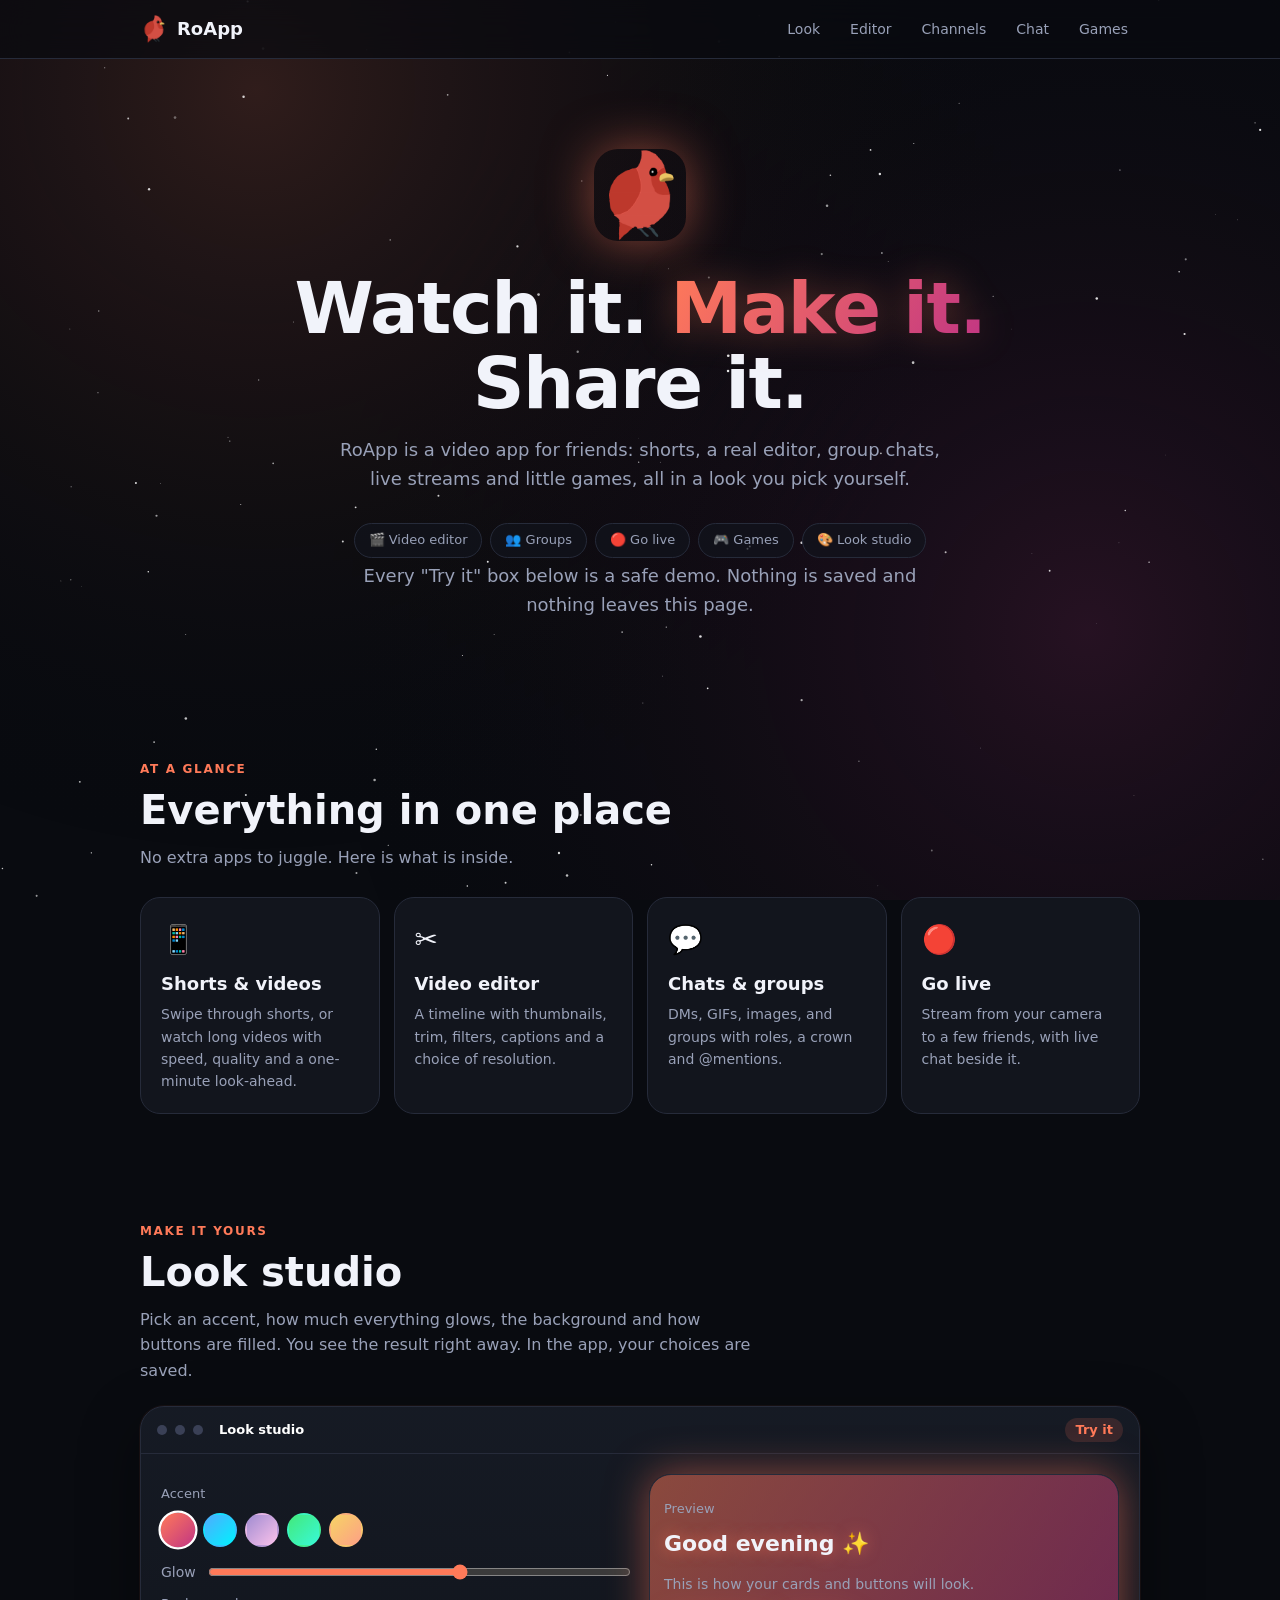
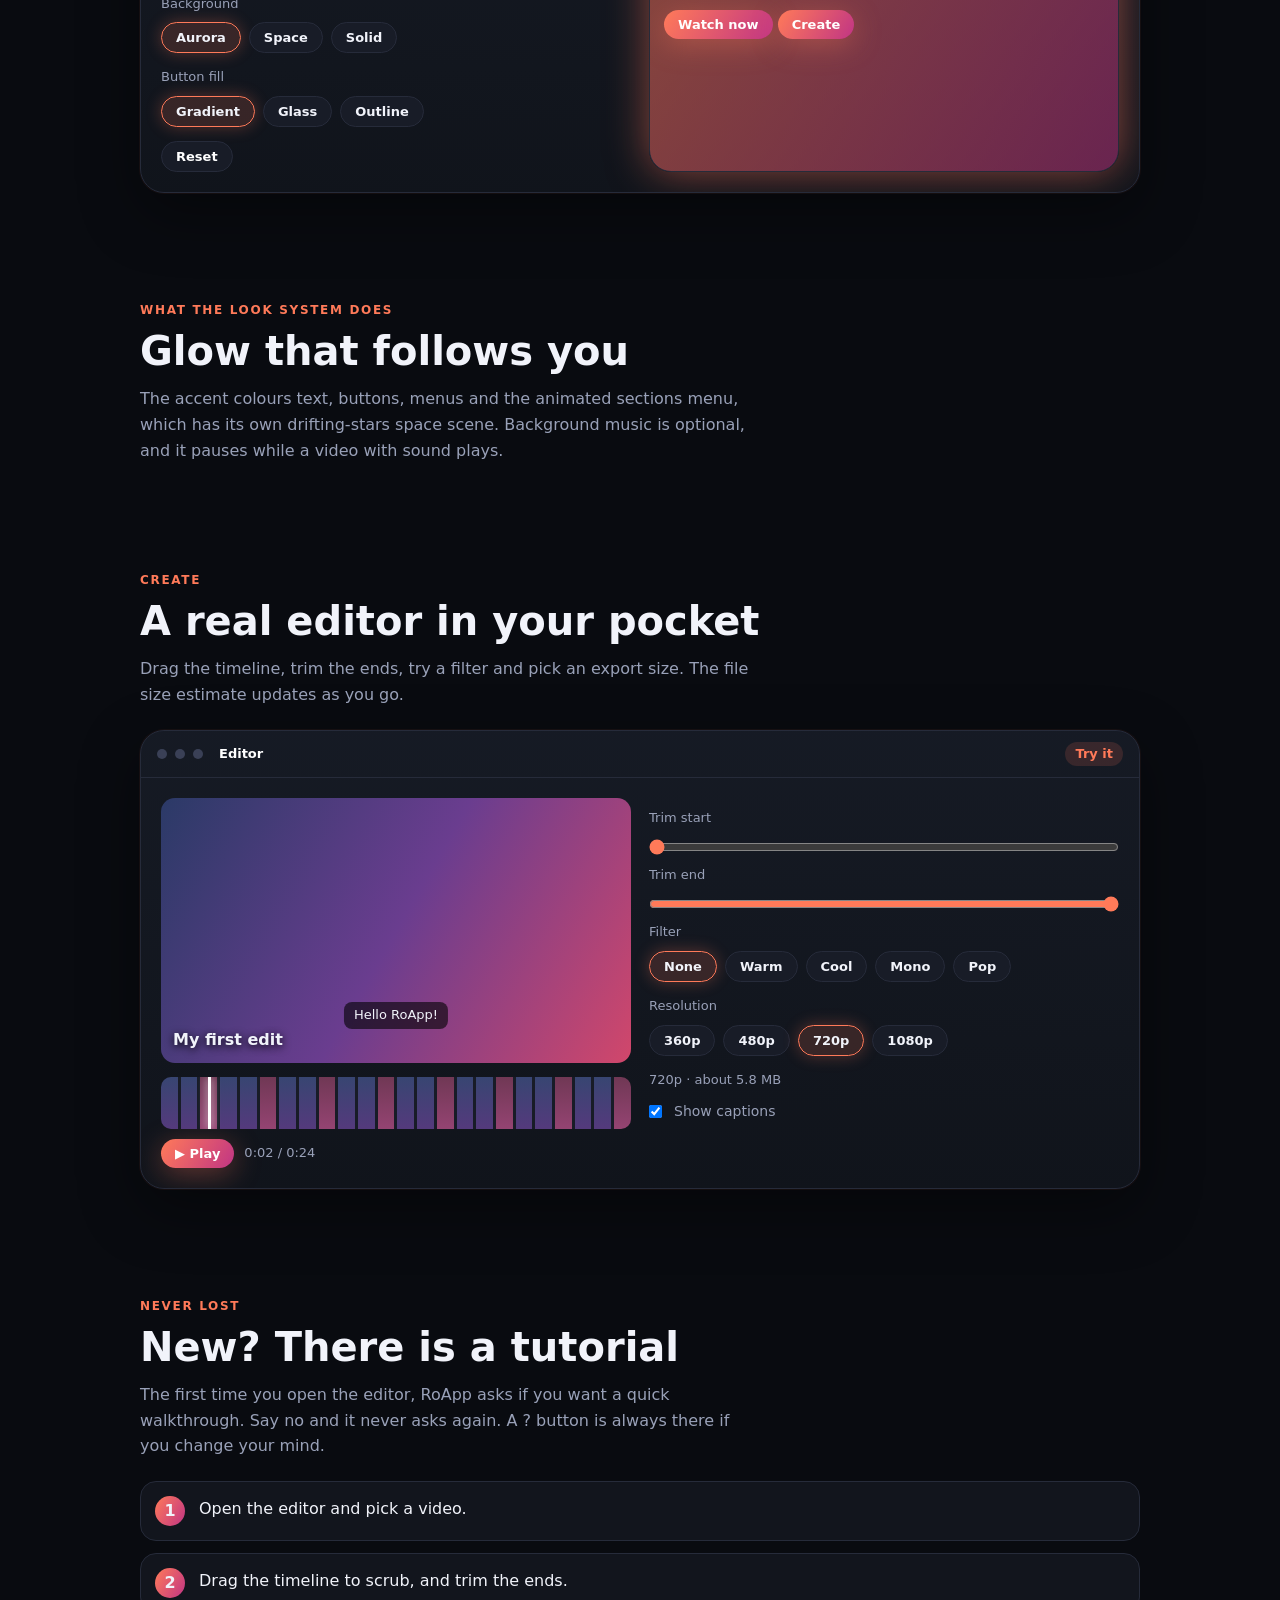
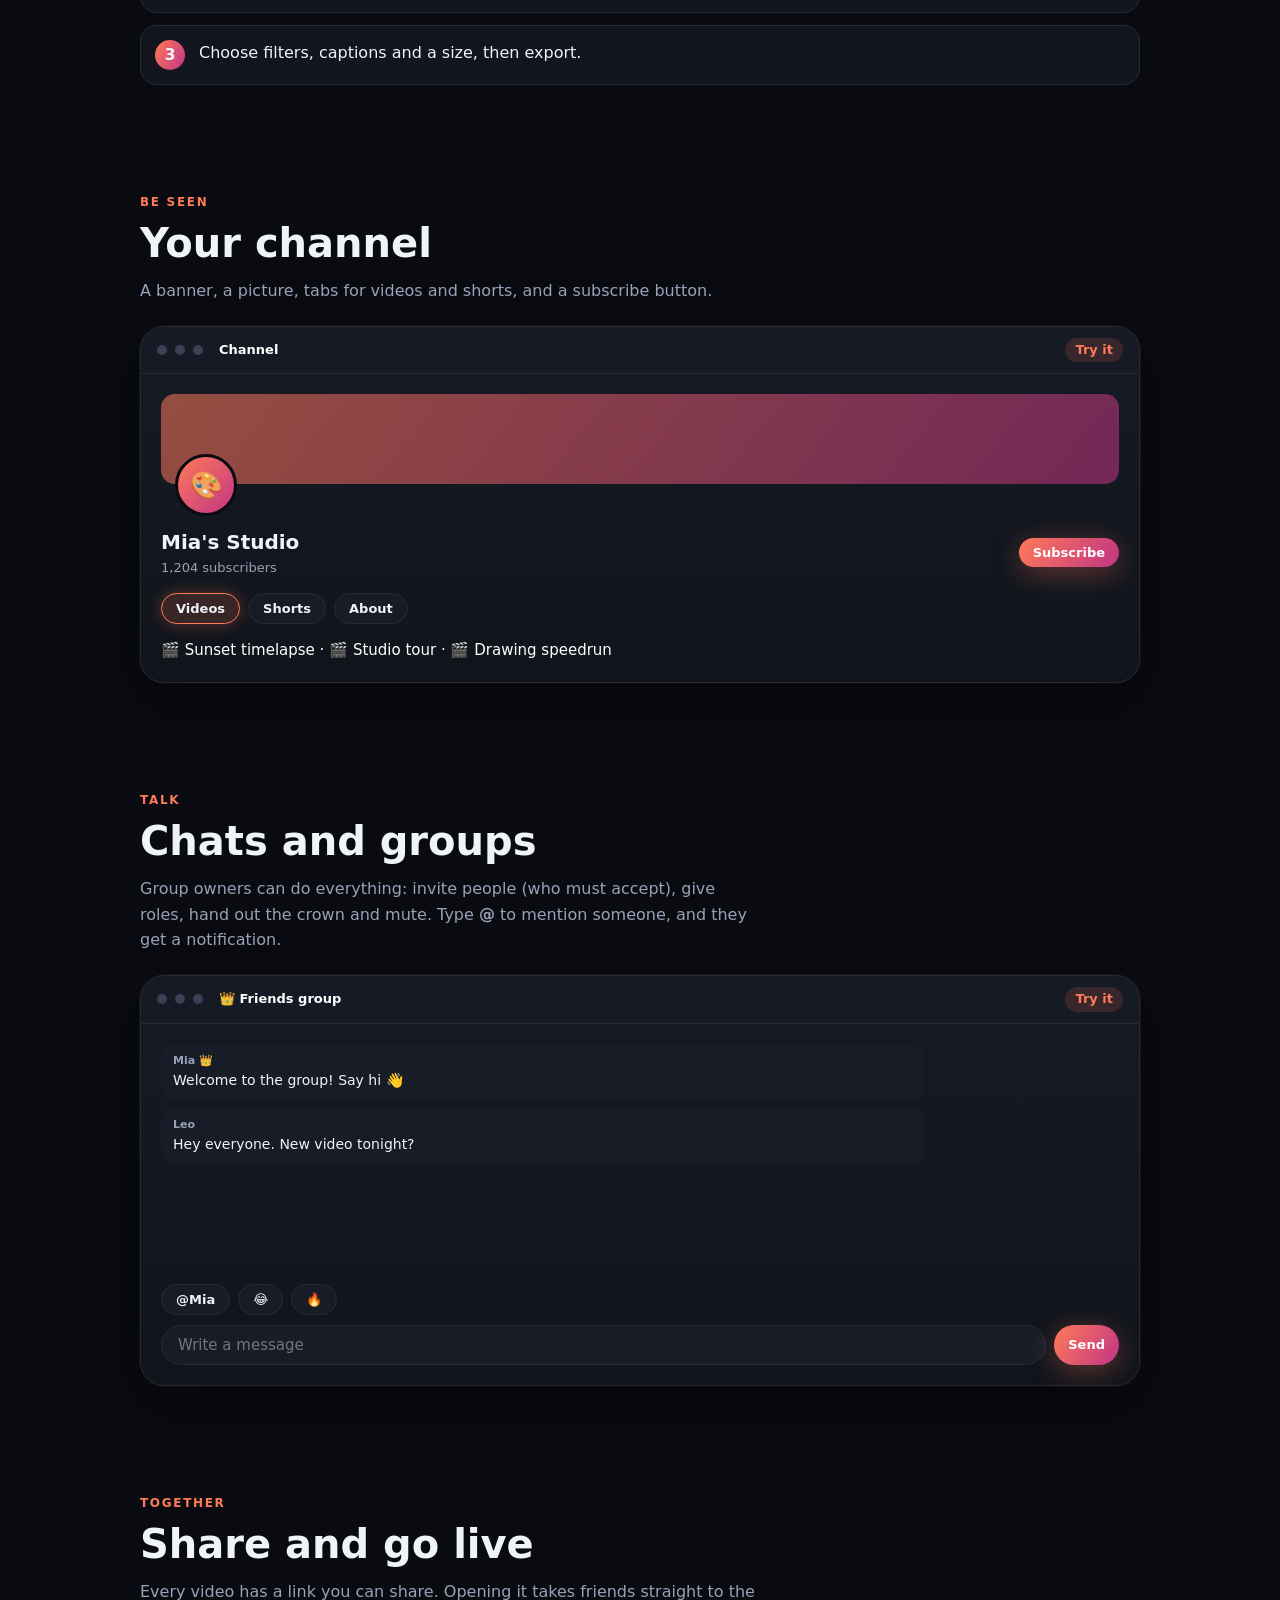
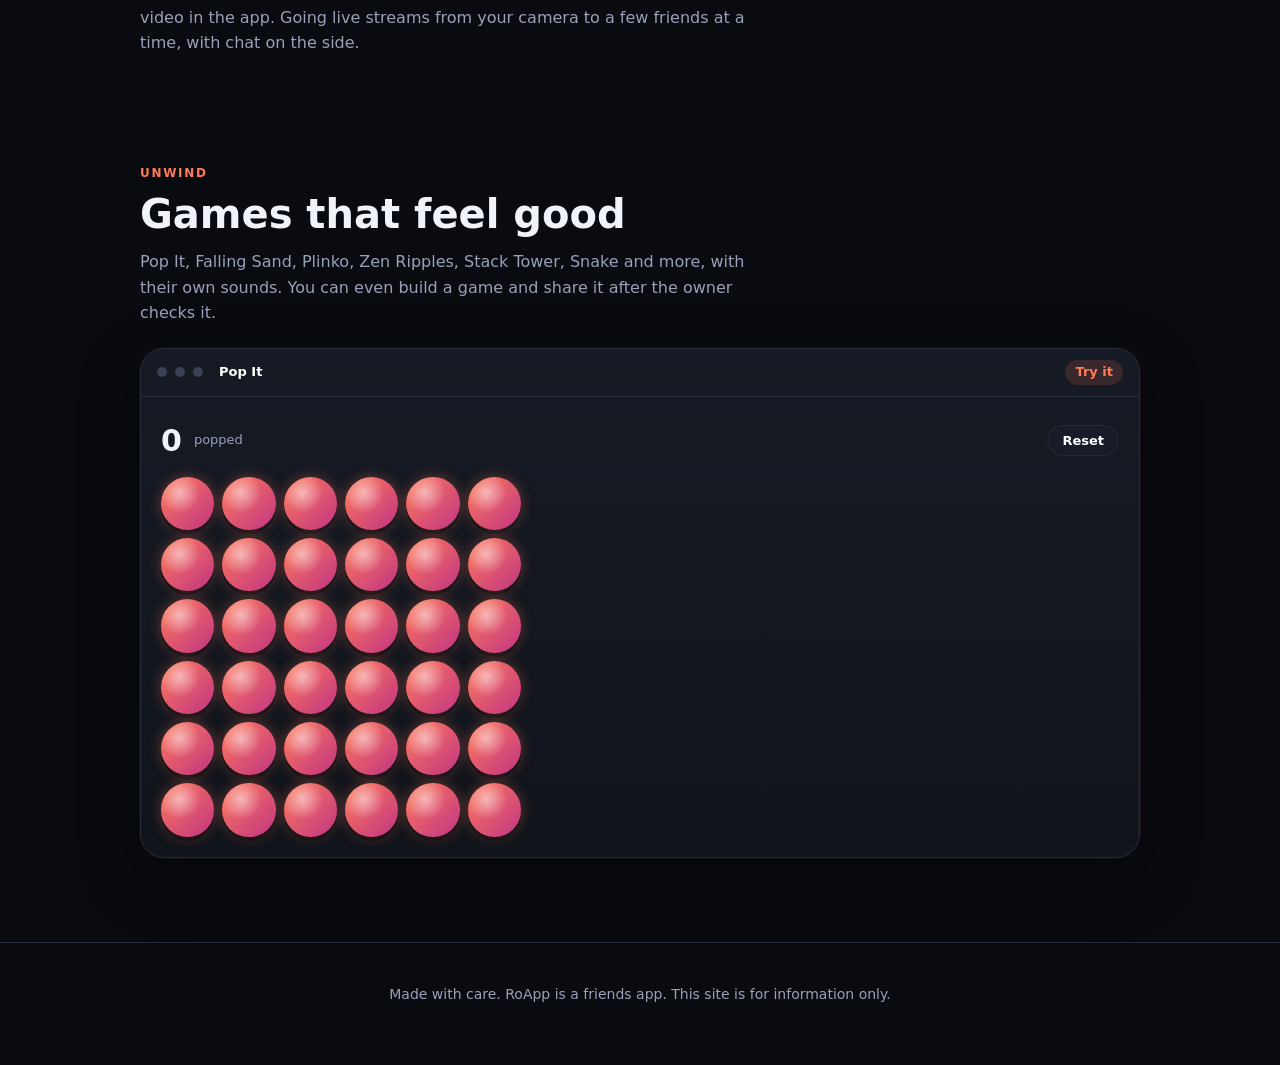
==== index.html @ b23bbc3e "Add files via upload" ====
<!doctype html>
<html lang="en"><head><meta charset="utf-8"><meta name="viewport" content="width=device-width,initial-scale=1">
<title>RoApp: watch, make, chat, play</title><meta name="description" content="RoApp is a social video app with a built-in editor, groups, live streams, games and a look you can make your own.">
<meta name="theme-color" content="#090b10"><link rel="icon" href="logo.png"><link rel="stylesheet" href="site.css"></head><body>
<canvas id="sky" aria-hidden="true"></canvas>
<nav><div class="wrap"><b><img src="logo.png" alt="">RoApp</b><div class="links"><a href="#look">Look</a><a href="#edit">Editor</a><a href="#channel">Channels</a><a href="#chat">Chat</a><a href="#games">Games</a></div></div></nav>
<main class="wrap">
<header class="hero"><img src="logo.png" alt="RoApp logo"><h1>Watch it. <span class="grad">Make it.</span><br>Share it.</h1><p>RoApp is a video app for friends: shorts, a real editor, group chats, live streams and little games, all in a look you pick yourself.</p><div><span class="pill">🎬 Video editor</span><span class="pill">👥 Groups</span><span class="pill">🔴 Go live</span><span class="pill">🎮 Games</span><span class="pill">🎨 Look studio</span></div><p class="note">Every "Try it" box below is a safe demo. Nothing is saved and nothing leaves this page.</p></header>

<section class="reveal"><div class="eyebrow">At a glance</div><h2>Everything in one place</h2><p class="lead">No extra apps to juggle. Here is what is inside.</p>
<div class="grid"><div class="card"><div class="ic">📱</div><h3>Shorts &amp; videos</h3><p>Swipe through shorts, or watch long videos with speed, quality and a one-minute look-ahead.</p></div><div class="card"><div class="ic">✂️</div><h3>Video editor</h3><p>A timeline with thumbnails, trim, filters, captions and a choice of resolution.</p></div><div class="card"><div class="ic">💬</div><h3>Chats &amp; groups</h3><p>DMs, GIFs, images, and groups with roles, a crown and @mentions.</p></div><div class="card"><div class="ic">🔴</div><h3>Go live</h3><p>Stream from your camera to a few friends, with live chat beside it.</p></div></div></section>

<section id="look" class="reveal"><div class="eyebrow">Make it yours</div><h2>Look studio</h2><p class="lead">Pick an accent, how much everything glows, the background and how buttons are filled. You see the result right away. In the app, your choices are saved.</p>
<div class="try" id="simLook"><div class="bar"><i></i><i></i><i></i><b>Look studio</b><em>Try it</em></div><div class="body two"><div><div class="note">Accent</div><div class="chips" id="swatches"></div><label class="row">Glow<input type="range" id="glowR" min="0" max="100" value="60"></label><div class="note">Background</div><div class="chips"><button class="chip on" data-bgm="aurora">Aurora</button><button class="chip" data-bgm="space">Space</button><button class="chip" data-bgm="solid">Solid</button></div><div class="note">Button fill</div><div class="chips"><button class="chip on" data-fill="grad">Gradient</button><button class="chip" data-fill="glass">Glass</button><button class="chip" data-fill="outline">Outline</button></div><button class="btn ghost sm" id="lookReset">Reset</button></div>
<div class="phone" id="lookPrev" style="background:linear-gradient(120deg,rgba(var(--g1rgb),.5),rgba(var(--g2rgb),.5),rgba(80,200,255,.35));background-size:200% 200%;animation:drift 8s ease-in-out infinite alternate"><div class="note">Preview</div><h4 style="font-size:22px;margin:6px 0 12px">Good evening ✨</h4><p style="color:var(--muted);font-size:14px;margin-bottom:14px">This is how your cards and buttons will look.</p><button class="btn sm">Watch now</button> <button class="btn sm">Create</button></div></div></div></section>

<section class="reveal"><div class="eyebrow">What the look system does</div><h2>Glow that follows you</h2><p class="lead">The accent colours text, buttons, menus and the animated sections menu, which has its own drifting-stars space scene. Background music is optional, and it pauses while a video with sound plays.</p></section>

<section id="edit" class="reveal"><div class="eyebrow">Create</div><h2>A real editor in your pocket</h2><p class="lead">Drag the timeline, trim the ends, try a filter and pick an export size. The file size estimate updates as you go.</p>
<div class="try" id="simEdit"><div class="bar"><i></i><i></i><i></i><b>Editor</b><em>Try it</em></div><div class="body two"><div><div class="vid" id="vidPrev"><span>My first edit</span><div class="cap">Hello RoApp!</div></div><div class="tl" id="tl"></div><div style="display:flex;align-items:center;gap:10px;margin-top:10px"><button class="btn sm" id="tPlay">▶ Play</button><span class="note" id="tTime" style="margin:0">0:02 / 0:24</span></div></div>
<div><div class="note">Trim start</div><label class="row"><input type="range" id="trimA" min="0" max="90" value="0"></label><div class="note">Trim end</div><label class="row"><input type="range" id="trimB" min="10" max="100" value="100"></label><div class="note">Filter</div><div class="chips"><button class="chip on" data-fx="none">None</button><button class="chip" data-fx="warm">Warm</button><button class="chip" data-fx="cool">Cool</button><button class="chip" data-fx="mono">Mono</button><button class="chip" data-fx="pop">Pop</button></div><div class="note">Resolution</div><div class="chips"><button class="chip" data-res="360">360p</button><button class="chip" data-res="480">480p</button><button class="chip on" data-res="720">720p</button><button class="chip" data-res="1080">1080p</button></div><div class="note" id="mb"></div><label class="row"><input type="checkbox" id="capT" checked> Show captions</label></div></div></div></section>

<section class="reveal"><div class="eyebrow">Never lost</div><h2>New? There is a tutorial</h2><p class="lead">The first time you open the editor, RoApp asks if you want a quick walkthrough. Say no and it never asks again. A ? button is always there if you change your mind.</p>
<div class="steps"><div><span>Open the editor and pick a video.</span></div><div><span>Drag the timeline to scrub, and trim the ends.</span></div><div><span>Choose filters, captions and a size, then export.</span></div></div></section>

<section id="channel" class="reveal"><div class="eyebrow">Be seen</div><h2>Your channel</h2><p class="lead">A banner, a picture, tabs for videos and shorts, and a subscribe button.</p>
<div class="try" id="simCh"><div class="bar"><i></i><i></i><i></i><b>Channel</b><em>Try it</em></div><div class="body"><div class="ban"></div><div class="av">🎨</div><div style="display:flex;align-items:center;gap:12px;flex-wrap:wrap;margin-top:10px"><div><b style="font-size:20px">Mia's Studio</b><div class="note" id="subN" style="margin:0">1,204 subscribers</div></div><button class="btn sm" id="subBtn" style="margin-left:auto">Subscribe</button></div><div class="chips" style="margin-top:14px"><button class="chip" data-tab="Videos">Videos</button><button class="chip" data-tab="Shorts">Shorts</button><button class="chip" data-tab="About">About</button></div><div class="note" id="tabBody" style="font-size:15px;color:#fff"></div></div></div></section>

<section id="chat" class="reveal"><div class="eyebrow">Talk</div><h2>Chats and groups</h2><p class="lead">Group owners can do everything: invite people (who must accept), give roles, hand out the crown and mute. Type <b>@</b> to mention someone, and they get a notification.</p>
<div class="try" id="simChat"><div class="bar"><i></i><i></i><i></i><b>👑 Friends group</b><em>Try it</em></div><div class="body"><div class="msgs" id="msgs"></div><div class="chips" style="margin:10px 0 0"><button class="chip" data-ins="@Mia ">@Mia</button><button class="chip" data-ins="😂">😂</button><button class="chip" data-ins="🔥">🔥</button></div><div class="inp"><input id="cmsg" placeholder="Write a message" autocomplete="off"><button class="btn sm" id="csend">Send</button></div></div></div></section>

<section class="reveal"><div class="eyebrow">Together</div><h2>Share and go live</h2><p class="lead">Every video has a link you can share. Opening it takes friends straight to the video in the app. Going live streams from your camera to a few friends at a time, with chat on the side.</p></section>

<section id="games" class="reveal"><div class="eyebrow">Unwind</div><h2>Games that feel good</h2><p class="lead">Pop It, Falling Sand, Plinko, Zen Ripples, Stack Tower, Snake and more, with their own sounds. You can even build a game and share it after the owner checks it.</p>
<div class="try"><div class="bar"><i></i><i></i><i></i><b>Pop It</b><em>Try it</em></div><div class="body"><div style="display:flex;align-items:center;gap:12px;margin-bottom:12px"><span class="big" id="popN">0</span><span class="note" style="margin:0">popped</span><button class="btn ghost sm" id="popReset" style="margin-left:auto">Reset</button></div><div class="pops" id="simPop"></div></div></div></section>
</main>
<footer><div class="wrap">Made with care. RoApp is a friends app. This site is for information only.</div></footer>
<script src="site.js"></script></body></html>
---- site.css ----
:root{--bg:#090b10;--panel:#12151d;--panel2:#181c27;--line:#262b3a;--txt:#f1f3fa;--muted:#99a1b8;--g1:#ff7a59;--g2:#c13584;--g1rgb:255,122,89;--g2rgb:193,53,132;--glow:.6}
*{box-sizing:border-box;margin:0}html{scroll-behavior:smooth}
body{background:var(--bg);color:var(--txt);font:16px/1.6 system-ui,-apple-system,Segoe UI,Roboto,sans-serif;overflow-x:hidden}
canvas#sky{position:fixed;inset:0;width:100%;height:100%;z-index:-1}
a{color:inherit}
.wrap{max-width:1040px;margin:0 auto;padding:0 20px}
nav{position:sticky;top:0;z-index:20;backdrop-filter:blur(14px);background:rgba(9,11,16,.72);border-bottom:1px solid var(--line)}
nav .wrap{display:flex;align-items:center;gap:18px;height:58px}
nav b{display:flex;align-items:center;gap:9px;font-size:18px}nav img{width:28px;height:28px;border-radius:8px}
nav .links{margin-left:auto;display:flex;gap:6px;overflow-x:auto}
nav .links a{padding:6px 12px;border-radius:99px;text-decoration:none;color:var(--muted);font-size:14px;white-space:nowrap;transition:.2s}
nav .links a:hover{color:#fff;background:rgba(255,255,255,.07)}
.grad{background:linear-gradient(120deg,var(--g1),var(--g2));-webkit-background-clip:text;background-clip:text;color:transparent;filter:drop-shadow(0 0 18px rgba(var(--g1rgb),.35))}
.hero{padding:90px 0 60px;text-align:center}
.hero img{width:92px;height:92px;border-radius:24px;box-shadow:0 0 50px rgba(var(--g1rgb),.5);animation:float 5s ease-in-out infinite}
@keyframes float{50%{transform:translateY(-10px)}}
.hero h1{font-size:clamp(38px,8vw,72px);line-height:1.05;margin:22px 0 14px;letter-spacing:-.02em}
.hero p{max-width:600px;margin:0 auto 26px;color:var(--muted);font-size:18px}
.pill{display:inline-block;padding:6px 14px;border:1px solid var(--line);border-radius:99px;color:var(--muted);font-size:13px;margin:4px;background:rgba(18,21,29,.7)}
.btn{display:inline-block;border:0;cursor:pointer;color:#fff;font:700 15px system-ui;padding:11px 20px;border-radius:99px;background:linear-gradient(120deg,var(--g1),var(--g2));box-shadow:0 6px 28px rgba(var(--g1rgb),.35);text-decoration:none;transition:.2s}
.btn:hover{transform:translateY(-2px);box-shadow:0 10px 34px rgba(var(--g1rgb),.5)}
.btn.ghost{background:var(--panel2);box-shadow:none;border:1px solid var(--line)}
.btn.sm{padding:7px 14px;font-size:13px}
section{padding:54px 0}
.eyebrow{color:var(--g1);font-weight:800;font-size:12px;letter-spacing:.14em;text-transform:uppercase}
h2{font-size:clamp(26px,5vw,40px);line-height:1.15;margin:8px 0 12px}
.lead{color:var(--muted);max-width:620px}
.grid{display:grid;grid-template-columns:repeat(auto-fit,minmax(220px,1fr));gap:14px;margin-top:26px}
.card{background:var(--panel);border:1px solid var(--line);border-radius:20px;padding:20px;transition:.25s}
.card:hover{transform:translateY(-4px);border-color:rgba(var(--g1rgb),.5);box-shadow:0 10px 40px rgba(var(--g1rgb),.12)}
.card .ic{font-size:28px}.card h3{margin:8px 0 4px;font-size:18px}.card p{color:var(--muted);font-size:14px}
.reveal{opacity:0;transform:translateY(22px);transition:.7s cubic-bezier(.2,.7,.2,1)}.reveal.in{opacity:1;transform:none}
.try{margin-top:22px;border:1px solid var(--line);border-radius:24px;background:linear-gradient(180deg,rgba(24,28,39,.9),rgba(18,21,29,.9));overflow:hidden;box-shadow:0 0 0 1px rgba(var(--g1rgb),.06),0 20px 60px rgba(0,0,0,.4)}
.try .bar{display:flex;align-items:center;gap:8px;padding:11px 16px;border-bottom:1px solid var(--line);font-size:13px;color:var(--muted)}
.try .bar i{width:10px;height:10px;border-radius:50%;background:#3a4056}.try .bar b{margin-left:8px;color:#fff}.try .bar em{margin-left:auto;font-style:normal;background:rgba(var(--g1rgb),.15);color:var(--g1);padding:2px 10px;border-radius:99px;font-weight:700}
.try .body{padding:20px}
.chips{display:flex;flex-wrap:wrap;gap:8px;margin:8px 0 14px}
.chip{border:1.5px solid var(--line);background:var(--panel2);color:var(--txt);border-radius:99px;padding:7px 14px;font:600 13px system-ui;cursor:pointer;transition:.2s}
.chip.on{border-color:var(--g1);background:rgba(var(--g1rgb),.16);box-shadow:0 0 16px rgba(var(--g1rgb),.3)}
.sw{width:34px;height:34px;border-radius:50%;border:2px solid transparent;cursor:pointer;transition:.2s}.sw.on{border-color:#fff;transform:scale(1.15)}
label.row{display:flex;align-items:center;gap:12px;color:var(--muted);font-size:14px;margin:10px 0}
input[type=range]{accent-color:var(--g1);flex:1}
.two{display:grid;grid-template-columns:1fr 1fr;gap:18px}@media(max-width:720px){.two{grid-template-columns:1fr}}
.phone{border:1px solid var(--line);border-radius:22px;background:var(--bg);padding:14px;position:relative;overflow:hidden;min-height:230px}
.vid{aspect-ratio:16/9;border-radius:14px;position:relative;overflow:hidden;background:linear-gradient(120deg,#2b3a67,#6a3d8f,#d1476b);transition:filter .3s}
.vid span{position:absolute;left:12px;bottom:10px;font-weight:800;text-shadow:0 2px 8px #000}
.vid .cap{position:absolute;left:50%;transform:translateX(-50%);bottom:34px;background:rgba(0,0,0,.6);padding:3px 10px;border-radius:8px;font-size:13px}
.tl{margin-top:14px;display:flex;gap:3px;height:52px;position:relative;border-radius:10px;overflow:hidden;background:var(--panel2);cursor:pointer}
.tl i{flex:1;background:linear-gradient(180deg,#3b4a7a,#5b3d86);opacity:.9}
.tl i:nth-child(3n){background:linear-gradient(180deg,#7a3b5a,#a2487a)}
.tl .ph{position:absolute;top:0;bottom:0;width:3px;background:#fff;box-shadow:0 0 10px #fff;left:0;pointer-events:none}
.tl .dim{position:absolute;top:0;bottom:0;background:rgba(0,0,0,.65);pointer-events:none}
.msgs{height:230px;overflow-y:auto;display:flex;flex-direction:column;gap:8px;padding-right:4px}
.m{max-width:80%;padding:8px 12px;border-radius:14px;background:var(--panel2);font-size:14px;animation:pop .3s}
.m.me{align-self:flex-end;background:linear-gradient(120deg,rgba(var(--g1rgb),.35),rgba(var(--g2rgb),.35))}
.m small{display:block;color:var(--muted);font-size:11px;font-weight:700}.m .mn{background:rgba(var(--g1rgb),.25);color:var(--g1);padding:0 4px;border-radius:5px;font-weight:700}
@keyframes pop{from{opacity:0;transform:scale(.9) translateY(8px)}}
.inp{display:flex;gap:8px;margin-top:10px}.inp input{flex:1;background:var(--panel2);border:1px solid var(--line);border-radius:99px;padding:10px 16px;color:#fff;font:15px system-ui;outline:none}.inp input:focus{border-color:var(--g1)}
.ban{height:90px;border-radius:14px;background:linear-gradient(120deg,rgba(var(--g1rgb),.55),rgba(var(--g2rgb),.55))}
.av{width:62px;height:62px;border-radius:50%;margin:-30px 0 0 14px;border:3px solid var(--bg);background:linear-gradient(135deg,var(--g1),var(--g2));display:grid;place-items:center;font-size:26px}
.pops{display:grid;grid-template-columns:repeat(6,1fr);gap:8px;max-width:360px}
.pb{aspect-ratio:1;border-radius:50%;border:0;cursor:pointer;background:radial-gradient(circle at 35% 30%,#fff8,transparent 40%),linear-gradient(135deg,var(--g1),var(--g2));box-shadow:0 4px 0 rgba(0,0,0,.35),0 0 14px rgba(var(--g1rgb),.35);transition:.12s}
.pb.in{transform:scale(.82);box-shadow:inset 0 3px 8px rgba(0,0,0,.5);filter:saturate(.35) brightness(.8)}
.note{color:var(--muted);font-size:13px;margin-top:10px}
.big{font-size:30px;font-weight:900}
.steps{counter-reset:s;display:grid;gap:12px;margin-top:22px}.steps div{counter-increment:s;display:flex;gap:14px;align-items:flex-start;background:var(--panel);border:1px solid var(--line);border-radius:16px;padding:14px}
.steps div:before{content:counter(s);flex:none;width:30px;height:30px;border-radius:50%;display:grid;place-items:center;font-weight:900;background:linear-gradient(120deg,var(--g1),var(--g2))}
footer{padding:40px 0 60px;text-align:center;color:var(--muted);font-size:14px;border-top:1px solid var(--line);margin-top:30px}
.opn{max-width:520px;margin:90px auto;text-align:center;padding:30px}.opn code{background:var(--panel2);padding:3px 9px;border-radius:8px;color:var(--g1)}
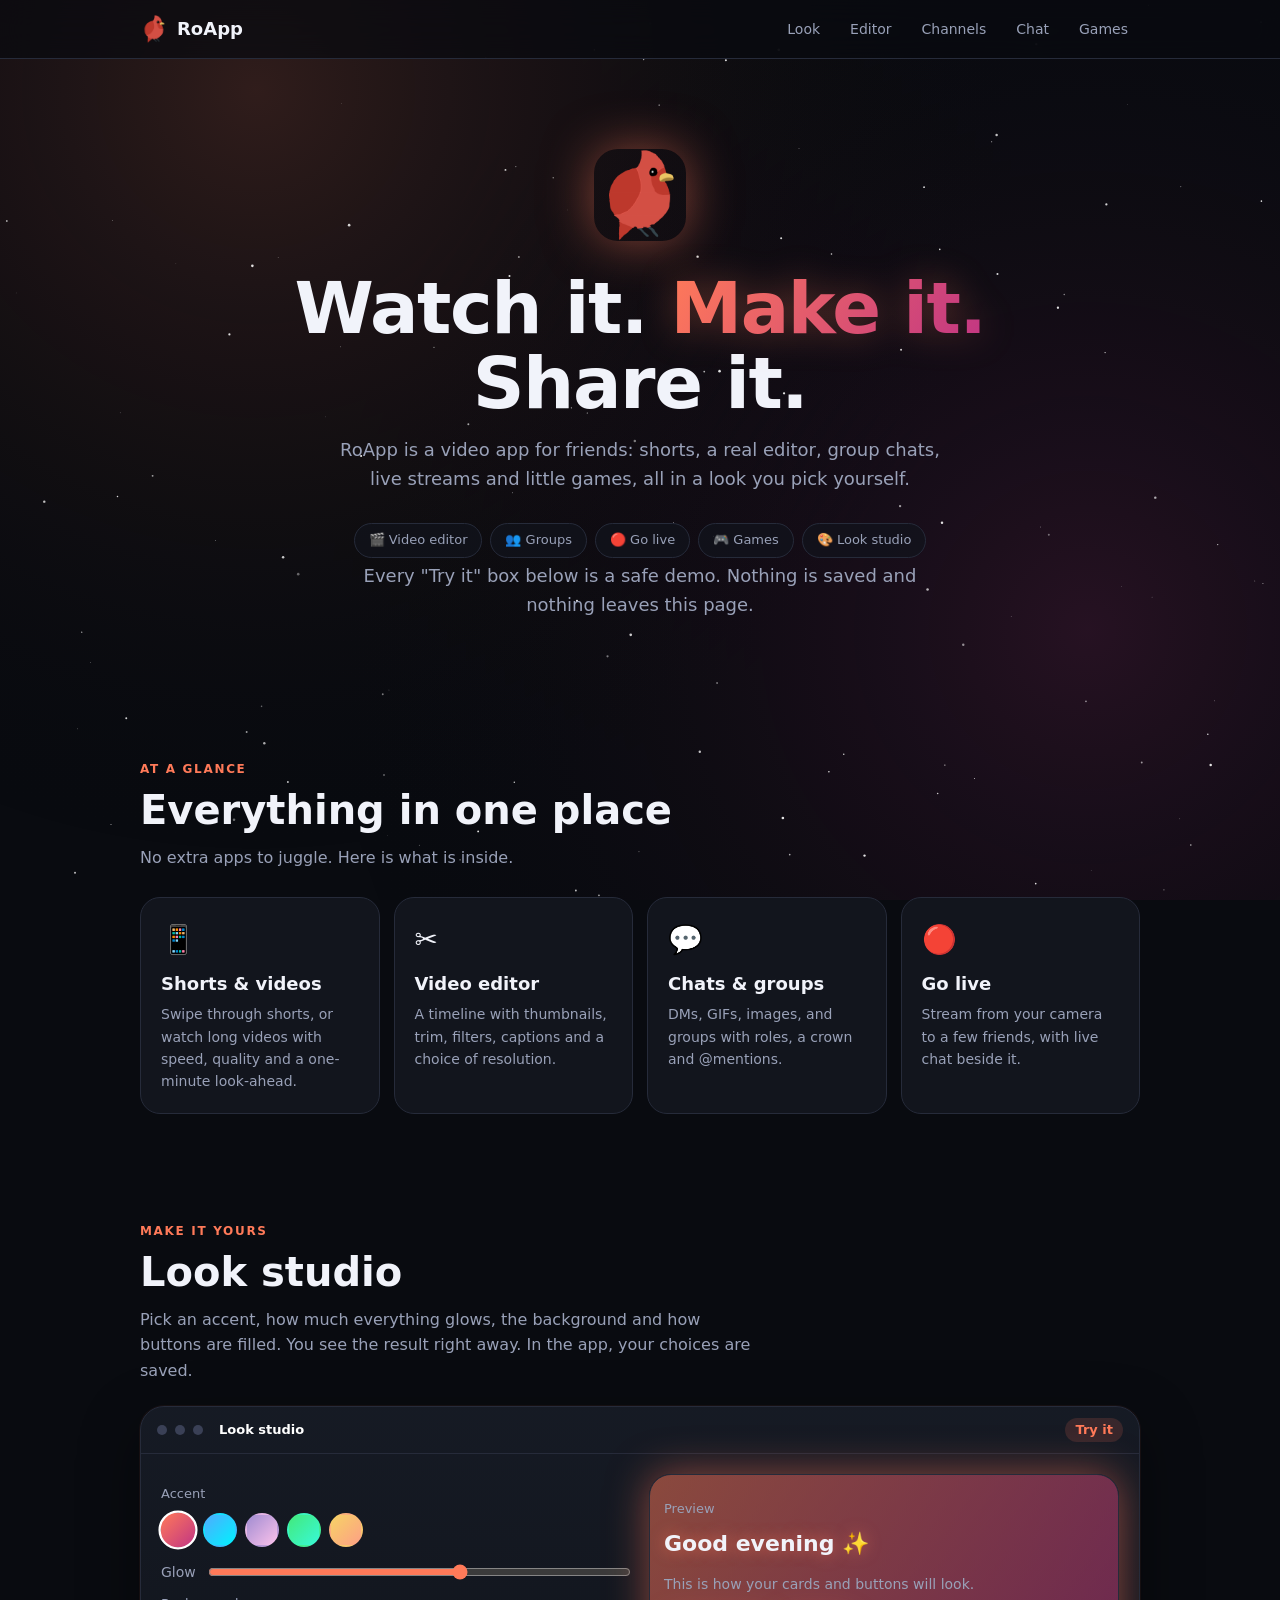
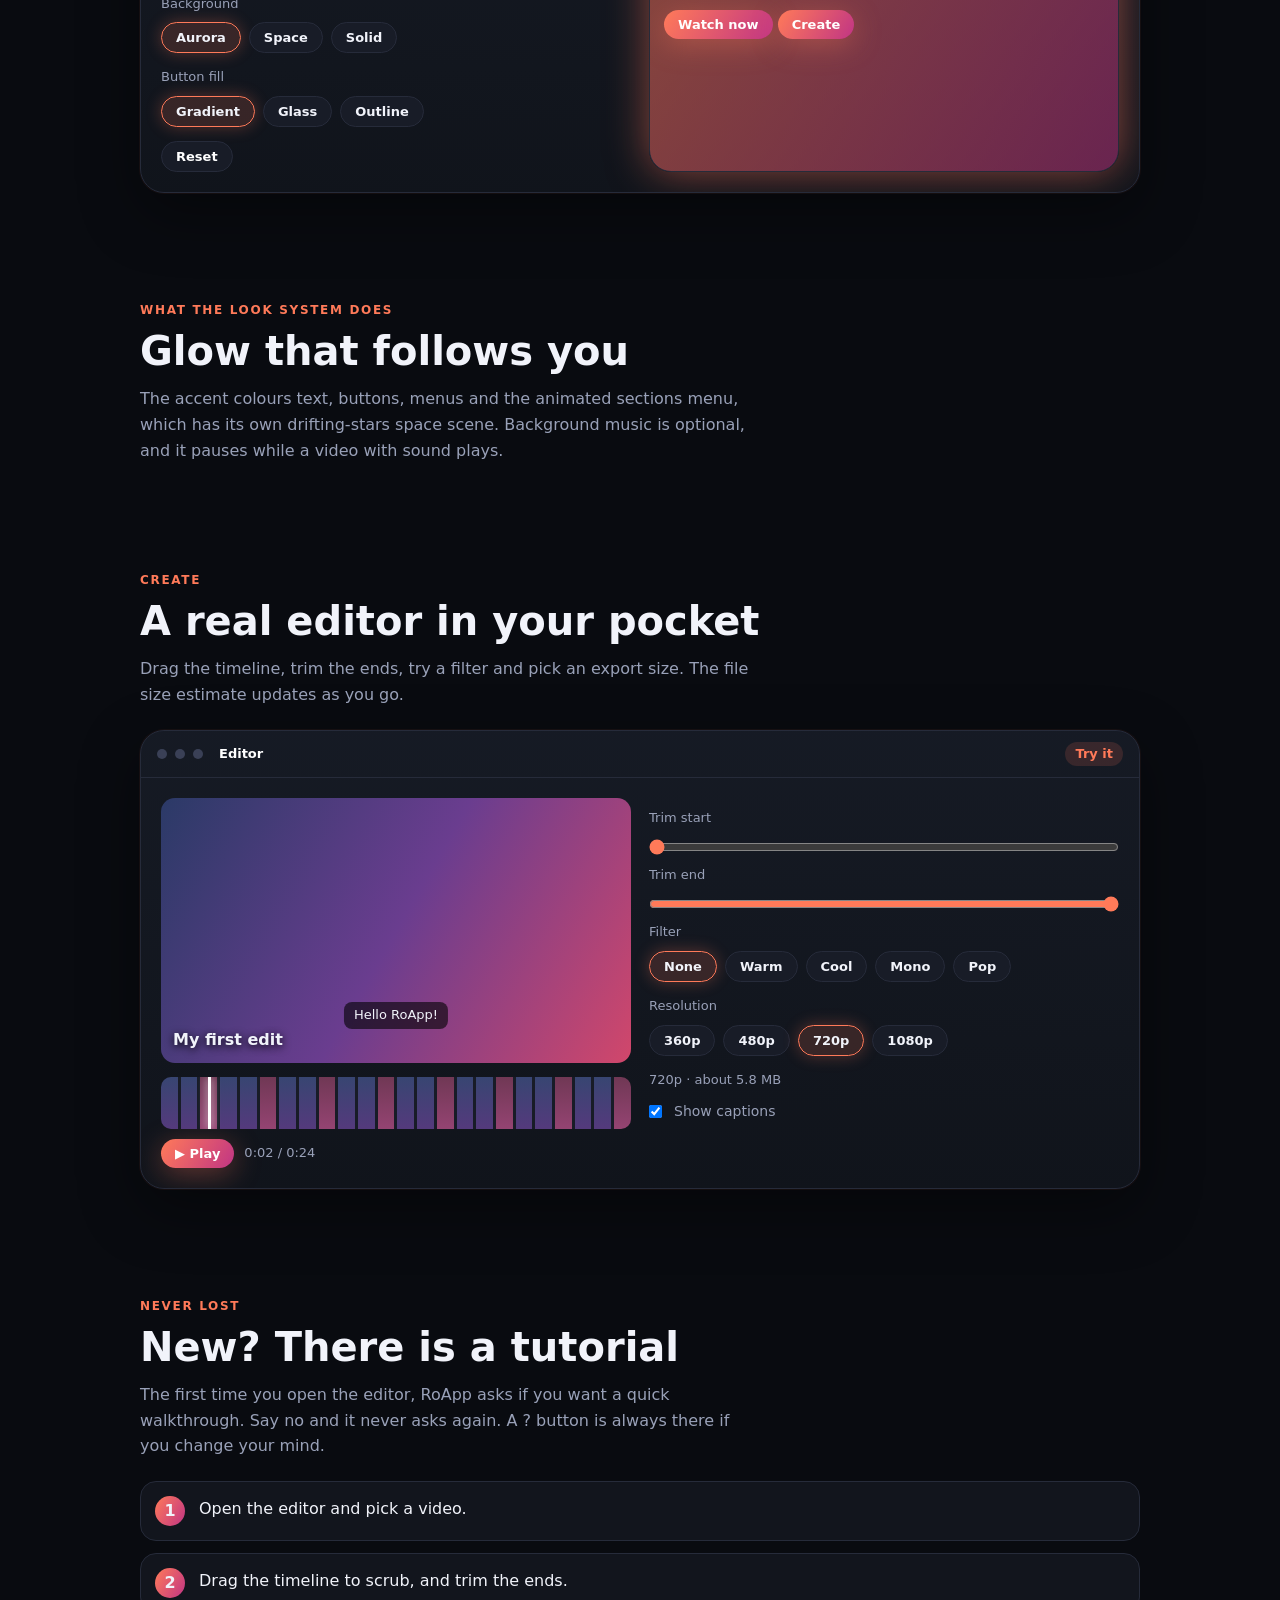
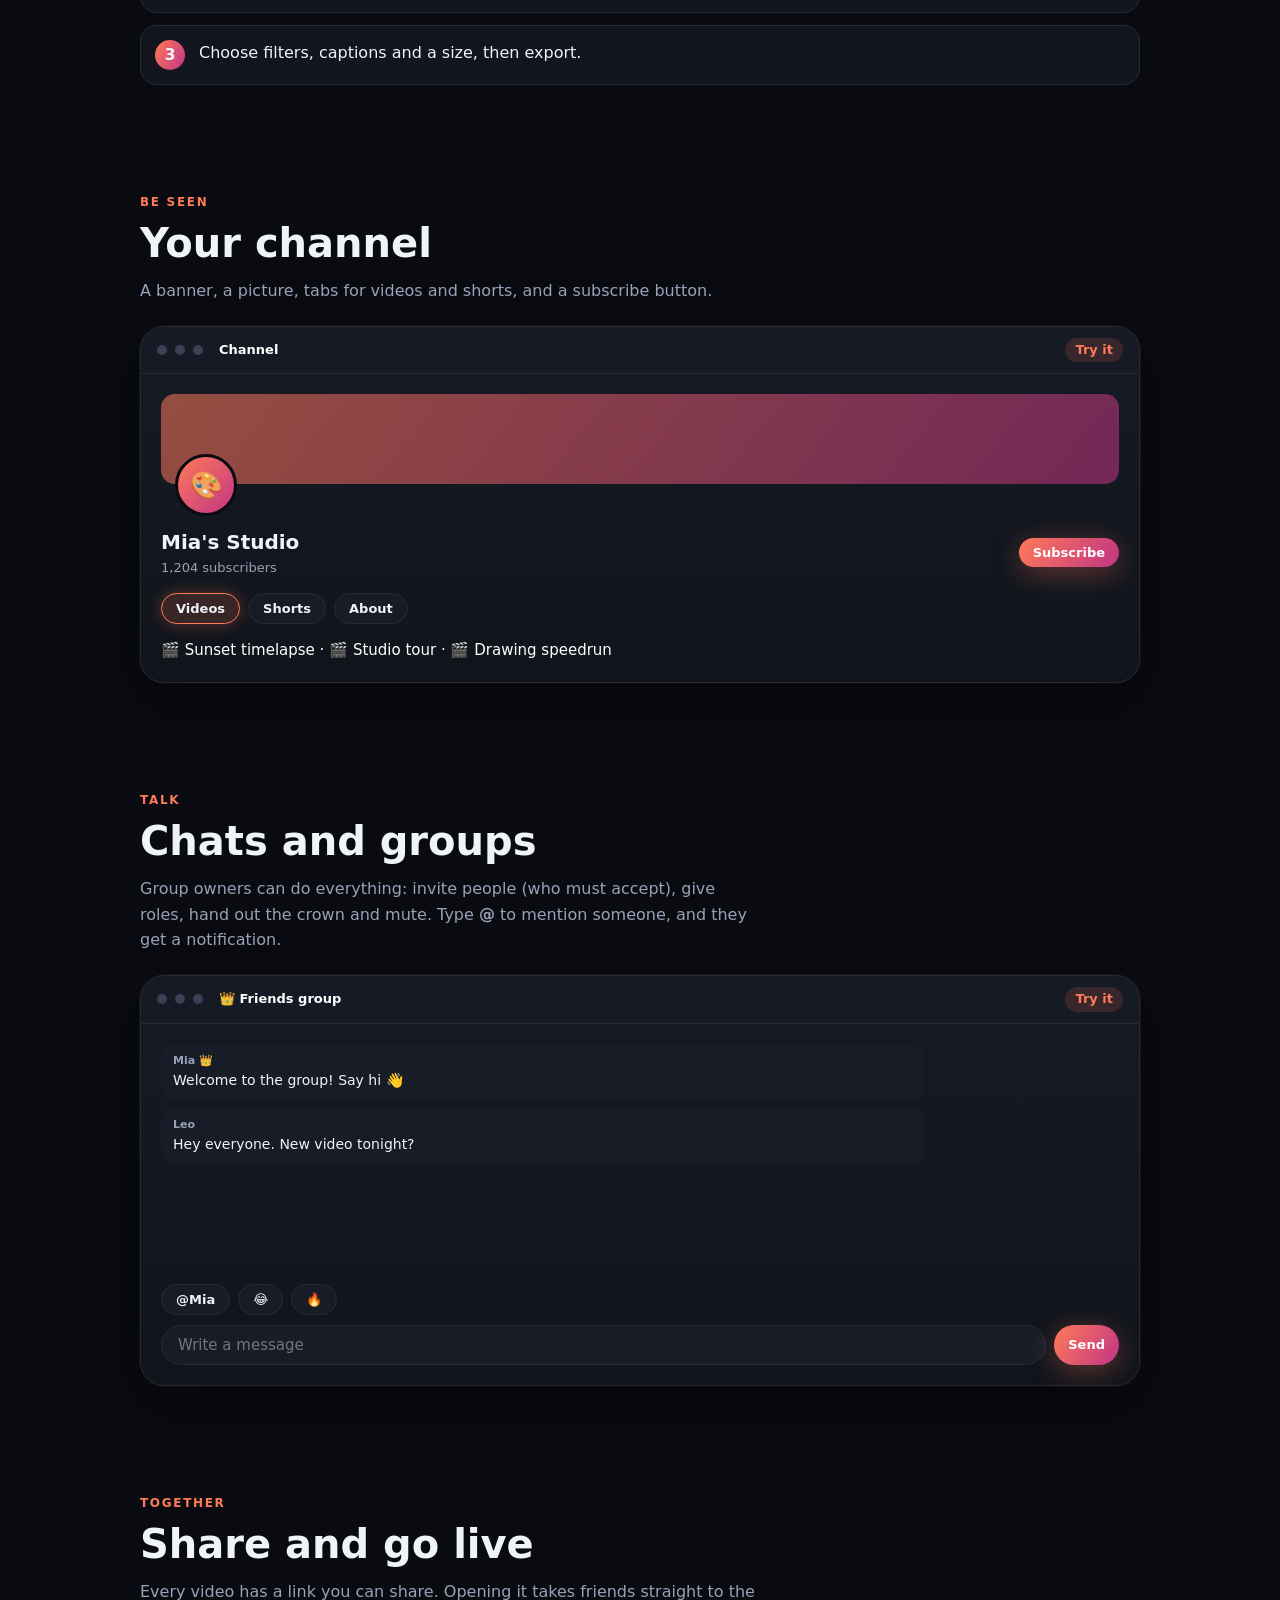
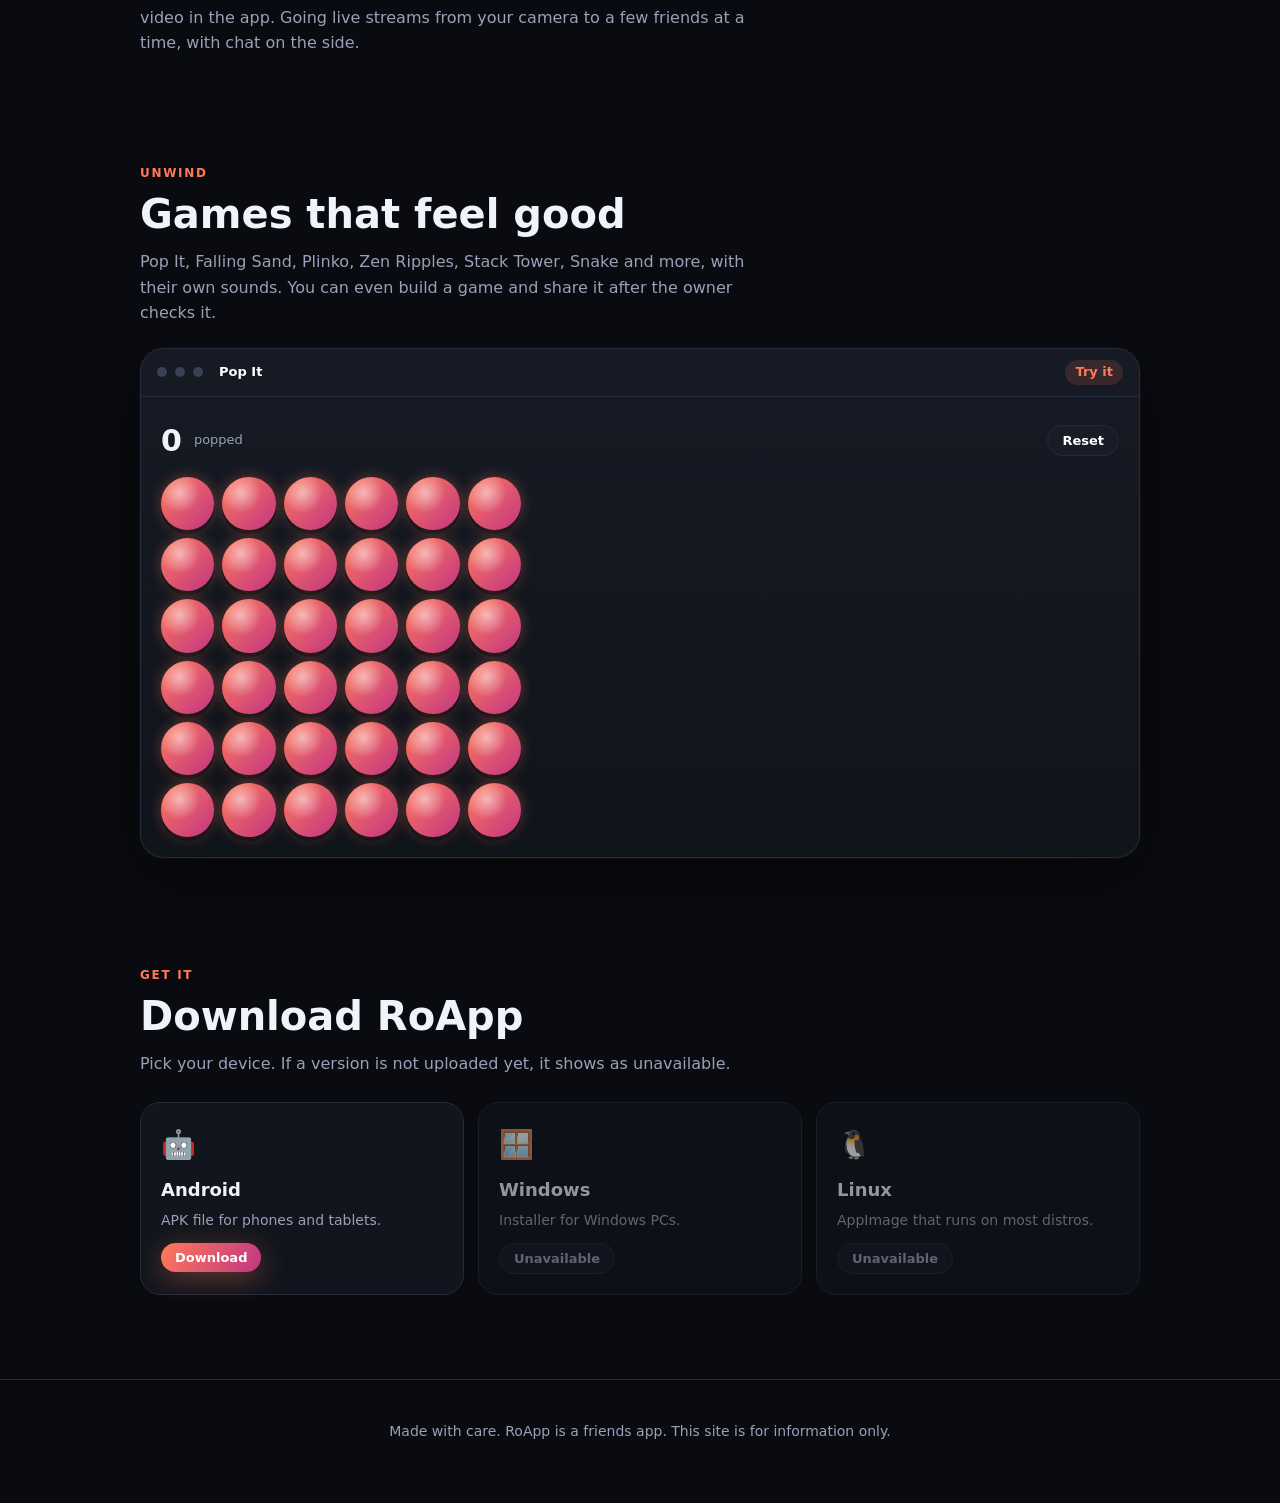
==== commit 8a589058: "Add files via upload" ====
--- a/index.html
+++ b/index.html
@@ -33,6 +33,26 @@
 
 <section id="games" class="reveal"><div class="eyebrow">Unwind</div><h2>Games that feel good</h2><p class="lead">Pop It, Falling Sand, Plinko, Zen Ripples, Stack Tower, Snake and more, with their own sounds. You can even build a game and share it after the owner checks it.</p>
 <div class="try"><div class="bar"><i></i><i></i><i></i><b>Pop It</b><em>Try it</em></div><div class="body"><div style="display:flex;align-items:center;gap:12px;margin-bottom:12px"><span class="big" id="popN">0</span><span class="note" style="margin:0">popped</span><button class="btn ghost sm" id="popReset" style="margin-left:auto">Reset</button></div><div class="pops" id="simPop"></div></div></div></section>
+
+<section id="download" class="reveal"><div class="eyebrow">Get it</div><h2>Download RoApp</h2><p class="lead">Pick your device. If a version is not uploaded yet, it shows as unavailable.</p>
+<div class="grid" id="dlGrid">
+<div class="card dl" data-file="RoApp.apk"><div class="ic">🤖</div><h3>Android</h3><p>APK file for phones and tablets.</p><a class="btn sm" href="RoApp.apk" download>Checking…</a></div>
+<div class="card dl" data-file="RoApp-Setup.exe"><div class="ic">🪟</div><h3>Windows</h3><p>Installer for Windows PCs.</p><a class="btn sm" href="RoApp-Setup.exe" download>Checking…</a></div>
+<div class="card dl" data-file="RoApp.AppImage"><div class="ic">🐧</div><h3>Linux</h3><p>AppImage that runs on most distros.</p><a class="btn sm" href="RoApp.AppImage" download>Checking…</a></div>
+</div></section>
 </main>
 <footer><div class="wrap">Made with care. RoApp is a friends app. This site is for information only.</div></footer>
-<script src="site.js"></script></body></html>
+<script src="site.js"></script>
+<style>.dl .btn{margin-top:12px}.dl.off{opacity:.6}.dl.off:hover{transform:none;border-color:var(--line);box-shadow:none}.dl .btn.na{background:var(--panel2);border:1px solid var(--line);box-shadow:none;color:var(--muted);cursor:not-allowed;pointer-events:none;transform:none}</style>
+<script>
+/* Download section: a file is offered only if it exists next to this page, otherwise it shows as unavailable. */
+(function(){
+  document.querySelectorAll('.dl').forEach(function(card){
+    var f=card.getAttribute('data-file'),b=card.querySelector('.btn');
+    function no(){card.classList.add('off');b.classList.add('na');b.textContent='Unavailable';b.removeAttribute('href');b.removeAttribute('download');b.setAttribute('aria-disabled','true')}
+    function yes(){b.textContent='Download'}
+    fetch(f,{method:'HEAD',cache:'no-store'}).then(function(r){r.ok?yes():no()}).catch(no);
+  });
+})();
+</script>
+</body></html>
